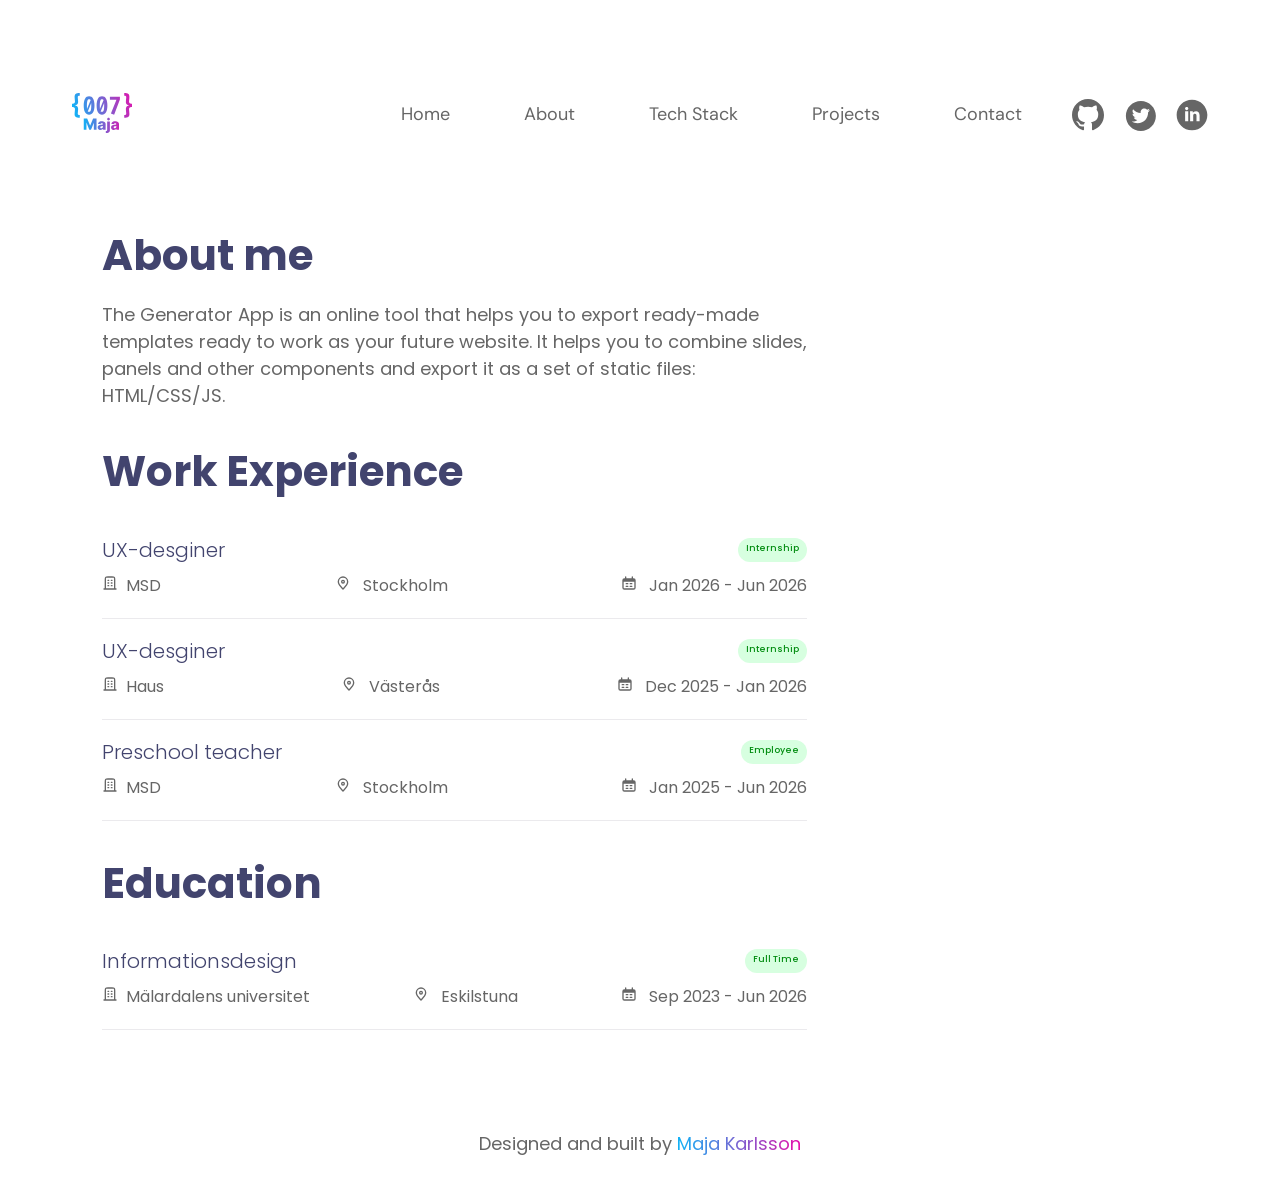
==== pages/about.html @ 384ad304 "refactor heading elements for better accesibility  and updated font size variables" ====
<!DOCTYPE html>
<html lang="en">
<head>
    <meta charset="UTF-8">
    <meta name="viewport" content="width=device-width, initial-scale=1.0">
    <link rel="preconnect" href="https://fonts.googleapis.com">
    <link rel="preconnect" href="https://fonts.gstatic.com" crossorigin>
    <link href="https://fonts.googleapis.com/css2?family=DM+Sans:ital,opsz,wght@0,9..40,100..1000;1,9..40,100..1000&family=Poppins:ital,wght@0,100;0,200;0,300;0,400;0,500;0,600;0,700;0,800;0,900;1,100;1,200;1,300;1,400;1,500;1,600;1,700;1,800;1,900&display=swap" rel="stylesheet">

    <link rel="stylesheet" href="../css/reset.css">
    <link rel="stylesheet" href="../css/base.css">
    <link rel="stylesheet" href="../css/components.css">
    <link rel="stylesheet" href="../css/about.css">
    <script src="../index.js" defer></script>
    <title>About me</title>
</head>
<body>
    <header>
        <div class="container nav-container">
            
            <div class="nav-mobile-container">
                <a href="index.html" class="logo">
                    <img src="../assets/images/logo.svg" alt="Maja, startsida">
                </a>
                <button class="nav-toggle" aria-expanded="false" aria-label="Open menu" aria-controls="main-nav" >
                    <svg class="hamburger-icon" aria-hidden="true" viewBox="0 0 24 24" fill="none"
                        xmlns="http://www.w3.org/2000/svg">
                        <path d="M20 7L4 7" stroke="currentColor" stroke-width="1.5" stroke-linecap="round" />
                        <path d="M20 12L4 12" stroke="currentColor" stroke-width="1.5" stroke-linecap="round" />
                        <path d="M20 17L4 17" stroke="currentColor" stroke-width="1.5" stroke-linecap="round" />
                    </svg>
                </button>
            </div>

                <nav class="main-nav" id="main-nav" aria-label="Main navigation">
        
                    <ul class="nav-list">
                        <li><a href="../index.html">Home</a></li>
                        <li><a href="../pages/about.html" aria-current="page">About</a></li>
                        <li><a href="../pages/tech-stack.html">Tech Stack</a></li>
                        <li><a href="../index.html#projects">Projects</a></li>
                        <li><a href="../pages/contact.html">Contact</a></li>
                    </ul>
                </nav>
            
                <ul class="social-list">
                    <li><a href="https://github.com/majakarlsson68gmailcom" target="_blank"><span class="visually-hidden">Github</span>
                            <svg class="social-icons" aria-hidden="true" viewBox="0 0 88 88" fill="currentColor" xmlns="http://www.w3.org/2000/svg">
                                <path fill-rule="evenodd" clip-rule="evenodd"
                                    d="M44 0C19.69 0 0 19.69 0 44C0 63.47 12.595 79.915 30.085 85.745C32.285 86.13 33.11 84.81 33.11 83.655C33.11 82.61 33.055 79.145 33.055 75.46C22 77.495 19.14 72.765 18.26 70.29C17.765 69.025 15.62 65.12 13.75 64.075C12.21 63.25 10.01 61.215 13.695 61.16C17.16 61.105 19.635 64.35 20.46 65.67C24.42 72.325 30.745 70.455 33.275 69.3C33.66 66.44 34.815 64.515 36.08 63.415C26.29 62.315 16.06 58.52 16.06 41.69C16.06 36.905 17.765 32.945 20.57 29.865C20.13 28.765 18.59 24.255 21.01 18.205C21.01 18.205 24.695 17.05 33.11 22.715C36.63 21.725 40.37 21.23 44.11 21.23C47.85 21.23 51.59 21.725 55.11 22.715C63.525 16.995 67.21 18.205 67.21 18.205C69.63 24.255 68.09 28.765 67.65 29.865C70.455 32.945 72.16 36.85 72.16 41.69C72.16 58.575 61.875 62.315 52.085 63.415C53.68 64.79 55.055 67.43 55.055 71.555C55.055 77.44 55 82.17 55 83.655C55 84.81 55.825 86.185 58.025 85.745C66.7597 82.796 74.3497 77.1822 79.7268 69.6937C85.1039 62.2052 87.9974 53.219 88 44C88 19.69 68.31 0 44 0Z"
                                    fill="currentColor" />
                            </svg>
                        </a>
                    </li>
                    <li><a href="https://x.com/MajaKarlssoony" target="_blank"><span class="visually-hidden">X</span><svg class="social-icons" aria-hidden="true" viewBox="0 0 32 32" fill="none"
                                xmlns="http://www.w3.org/2000/svg">
                                <path
                                    d="M16.875 1.875C8.59152 1.875 1.875 8.59152 1.875 16.875C1.875 25.1585 8.59152 31.875 16.875 31.875C25.1585 31.875 31.875 25.1585 31.875 16.875C31.875 8.59152 25.1585 1.875 16.875 1.875ZM24.0837 13.1819C24.0937 13.3393 24.0937 13.5033 24.0937 13.6641C24.0937 18.5792 20.3504 24.2411 13.51 24.2411C11.4007 24.2411 9.44531 23.6283 7.79799 22.5737C8.09933 22.6071 8.38728 22.6205 8.69531 22.6205C10.4364 22.6205 12.0368 22.0312 13.3125 21.0335C11.6786 21 10.3058 19.9286 9.83705 18.4554C10.4096 18.5391 10.9252 18.5391 11.5145 18.3884C10.6732 18.2175 9.91699 17.7605 9.37438 17.0953C8.83178 16.43 8.53623 15.5973 8.53795 14.7388V14.692C9.03013 14.9699 9.60938 15.1406 10.2154 15.1641C9.70595 14.8245 9.28814 14.3645 8.99903 13.8249C8.70993 13.2852 8.55845 12.6825 8.55804 12.0703C8.55804 11.3772 8.73884 10.7444 9.06362 10.1953C9.99744 11.3449 11.1627 12.2851 12.4837 12.9548C13.8047 13.6245 15.2518 14.0088 16.731 14.0826C16.2054 11.5547 18.0938 9.50893 20.3638 9.50893C21.4353 9.50893 22.3996 9.95759 23.0792 10.6808C23.9196 10.5234 24.7232 10.2087 25.4397 9.78683C25.1618 10.6473 24.5792 11.3739 23.8058 11.8326C24.5558 11.7522 25.279 11.5446 25.9487 11.2533C25.4431 11.9967 24.8103 12.6562 24.0837 13.1819Z"
                                    fill="currentColor" />
                            </svg></a>
                    </li>
                    <li>
                        <a href="https://www.linkedin.com/in/maja-karlsson-129566292/" target="_blank"><span class="visually-hidden">Linkedin</span><svg class="social-icons" aria-hidden="true" 
                                viewBox="0 0 30 30" fill="none" xmlns="http://www.w3.org/2000/svg">
                                <g clip-path="url(#clip0_63_102)">
                                    <path
                                        d="M15 0.599998C7.04698 0.599998 0.599976 7.047 0.599976 15C0.599976 22.953 7.04698 29.4 15 29.4C22.953 29.4 29.4 22.953 29.4 15C29.4 7.047 22.953 0.599998 15 0.599998ZM11.475 20.9685H8.55898V11.5845H11.475V20.9685ZM9.99898 10.4325C9.07798 10.4325 8.48248 9.78 8.48248 8.973C8.48248 8.1495 9.09598 7.5165 10.0365 7.5165C10.977 7.5165 11.553 8.1495 11.571 8.973C11.571 9.78 10.977 10.4325 9.99898 10.4325ZM22.125 20.9685H19.209V15.768C19.209 14.5575 18.786 13.7355 17.7315 13.7355C16.926 13.7355 16.4475 14.292 16.236 14.8275C16.158 15.018 16.1385 15.288 16.1385 15.5565V20.967H13.221V14.577C13.221 13.4055 13.1835 12.426 13.1445 11.583H15.678L15.8115 12.8865H15.87C16.254 12.2745 17.1945 11.3715 18.768 11.3715C20.6865 11.3715 22.125 12.657 22.125 15.42V20.9685Z"
                                        fill="currentColor" />
                                </g>
                                <defs>
                                    <clipPath id="clip0_63_102">
                                        <rect width="30" height="30" fill="white" />
                                    </clipPath>
                                </defs>
                            </svg>
                        </a>
                    </li>
                </ul>
        </div>
        
    </header>
    
    <main>
        <section class="section container about-me">
            <h1>About me</h1>
        <p>The Generator App is an online tool that helps you to export ready-made templates ready to work as your future website. It helps you to combine slides, panels and other components and export it as a set of static files: HTML/CSS/JS.</p>
        <h2>Work Experience</h2>
        
        <ul>
            <li>
                <div class="work-title">
                    <h3>
                        UX-desginer
                    </h3>
                    <span class="pill">Internship</span>
                </div>
                
                <div class="work-details">
                    <span><svg class="icon" viewBox="0 0 24 24" fill="none" xmlns="http://www.w3.org/2000/svg">
                        <path d="M3 21H21" stroke="currentColor" stroke-width="2" stroke-linecap="round" stroke-linejoin="round"/>
                        <path d="M19 21V15V7C19 5.11438 19 4.17157 18.4142 3.58579C17.8284 3 16.8856 3 15 3H12H9C7.11438 3 6.17157 3 5.58579 3.58579C5 4.17157 5 5.11438 5 7V15V21" stroke="currentColor" stroke-width="2" stroke-linejoin="round"/>
                        <path d="M9 8L10 8" stroke="currentColor" stroke-width="2" stroke-linecap="round" stroke-linejoin="round"/>
                        <path d="M9 12L10 12" stroke="currentColor" stroke-width="2" stroke-linecap="round" stroke-linejoin="round"/>
                        <path d="M9 16L10 16" stroke="currentColor" stroke-width="2" stroke-linecap="round" stroke-linejoin="round"/>
                        <path d="M14 8L15 8" stroke="currentColor" stroke-width="2" stroke-linecap="round" stroke-linejoin="round"/>
                        <path d="M14 12L15 12" stroke="currentColor" stroke-width="2" stroke-linecap="round" stroke-linejoin="round"/>
                        <path d="M14 16L15 16" stroke="currentColor" stroke-width="2" stroke-linecap="round" stroke-linejoin="round"/>
                        </svg>MSD</span>
                        <span>
                            <svg class="icon" viewBox="0 0 24 24" fill="none" xmlns="http://www.w3.org/2000/svg">
                                <path d="M12 21C15.5 17.4 19 14.1764 19 10.2C19 6.22355 15.866 3 12 3C8.13401 3 5 6.22355 5 10.2C5 14.1764 8.5 17.4 12 21Z" stroke="currentColor" stroke-width="2" stroke-linecap="round" stroke-linejoin="round"/>
                                <path d="M12 12C13.1046 12 14 11.1046 14 10C14 8.89543 13.1046 8 12 8C10.8954 8 10 8.89543 10 10C10 11.1046 10.8954 12 12 12Z" stroke="currentColor" stroke-width="2" stroke-linecap="round" stroke-linejoin="round"/>
                                </svg>
                                Stockholm
                        </span>
                        <span class="date">
                            <svg class="icon" viewBox="0 0 24 24" fill="none" xmlns="http://www.w3.org/2000/svg">
                                <rect x="3" y="6" width="18" height="15" rx="2" stroke="currentColor" stroke-width="2"/>
                                <path d="M3 10C3 8.11438 3 7.17157 3.58579 6.58579C4.17157 6 5.11438 6 7 6H17C18.8856 6 19.8284 6 20.4142 6.58579C21 7.17157 21 8.11438 21 10H3Z" fill="currentColor"/>
                                <path d="M7 3L7 6" stroke="currentColor" stroke-width="2" stroke-linecap="round"/>
                                <path d="M17 3L17 6" stroke="currentColor" stroke-width="2" stroke-linecap="round"/>
                                <rect x="7" y="12" width="4" height="2" rx="0.5" fill="currentColor"/>
                                <rect x="7" y="16" width="4" height="2" rx="0.5" fill="currentColor"/>
                                <rect x="13" y="12" width="4" height="2" rx="0.5" fill="currentColor"/>
                                <rect x="13" y="16" width="4" height="2" rx="0.5" fill="currentColor"/>
                                </svg>
                                Jan 2026 - Jun 2026
                        </span>
                </div>
            </li>
            <li>
                <div class="work-title">
                    <h3>
                        UX-desginer
                    </h3>
                    <span class="pill">Internship</span>
                </div>
                
                <div class="work-details">
                    <span><svg class="icon" viewBox="0 0 24 24" fill="none" xmlns="http://www.w3.org/2000/svg">
                        <path d="M3 21H21" stroke="currentColor" stroke-width="2" stroke-linecap="round" stroke-linejoin="round"/>
                        <path d="M19 21V15V7C19 5.11438 19 4.17157 18.4142 3.58579C17.8284 3 16.8856 3 15 3H12H9C7.11438 3 6.17157 3 5.58579 3.58579C5 4.17157 5 5.11438 5 7V15V21" stroke="currentColor" stroke-width="2" stroke-linejoin="round"/>
                        <path d="M9 8L10 8" stroke="currentColor" stroke-width="2" stroke-linecap="round" stroke-linejoin="round"/>
                        <path d="M9 12L10 12" stroke="currentColor" stroke-width="2" stroke-linecap="round" stroke-linejoin="round"/>
                        <path d="M9 16L10 16" stroke="currentColor" stroke-width="2" stroke-linecap="round" stroke-linejoin="round"/>
                        <path d="M14 8L15 8" stroke="currentColor" stroke-width="2" stroke-linecap="round" stroke-linejoin="round"/>
                        <path d="M14 12L15 12" stroke="currentColor" stroke-width="2" stroke-linecap="round" stroke-linejoin="round"/>
                        <path d="M14 16L15 16" stroke="currentColor" stroke-width="2" stroke-linecap="round" stroke-linejoin="round"/>
                        </svg>Haus</span>
                        <span>
                            <svg class="icon" viewBox="0 0 24 24" fill="none" xmlns="http://www.w3.org/2000/svg">
                                <path d="M12 21C15.5 17.4 19 14.1764 19 10.2C19 6.22355 15.866 3 12 3C8.13401 3 5 6.22355 5 10.2C5 14.1764 8.5 17.4 12 21Z" stroke="currentColor" stroke-width="2" stroke-linecap="round" stroke-linejoin="round"/>
                                <path d="M12 12C13.1046 12 14 11.1046 14 10C14 8.89543 13.1046 8 12 8C10.8954 8 10 8.89543 10 10C10 11.1046 10.8954 12 12 12Z" stroke="currentColor" stroke-width="2" stroke-linecap="round" stroke-linejoin="round"/>
                                </svg>
                                Västerås
                        </span>
                        <span class="date">
                            <svg class="icon" viewBox="0 0 24 24" fill="none" xmlns="http://www.w3.org/2000/svg">
                                <rect x="3" y="6" width="18" height="15" rx="2" stroke="currentColor" stroke-width="2"/>
                                <path d="M3 10C3 8.11438 3 7.17157 3.58579 6.58579C4.17157 6 5.11438 6 7 6H17C18.8856 6 19.8284 6 20.4142 6.58579C21 7.17157 21 8.11438 21 10H3Z" fill="currentColor"/>
                                <path d="M7 3L7 6" stroke="currentColor" stroke-width="2" stroke-linecap="round"/>
                                <path d="M17 3L17 6" stroke="currentColor" stroke-width="2" stroke-linecap="round"/>
                                <rect x="7" y="12" width="4" height="2" rx="0.5" fill="currentColor"/>
                                <rect x="7" y="16" width="4" height="2" rx="0.5" fill="currentColor"/>
                                <rect x="13" y="12" width="4" height="2" rx="0.5" fill="currentColor"/>
                                <rect x="13" y="16" width="4" height="2" rx="0.5" fill="currentColor"/>
                                </svg>
                                Dec 2025 - Jan 2026
                        </span>
                </div>
            </li>
            <li>
                <div class="work-title">
                    <h3>
                        Preschool teacher
                    </h3>
                    <span class="pill">Employee</span>
                </div>
                
                <div class="work-details">
                    <span><svg class="icon" viewBox="0 0 24 24" fill="none" xmlns="http://www.w3.org/2000/svg">
                        <path d="M3 21H21" stroke="currentColor" stroke-width="2" stroke-linecap="round" stroke-linejoin="round"/>
                        <path d="M19 21V15V7C19 5.11438 19 4.17157 18.4142 3.58579C17.8284 3 16.8856 3 15 3H12H9C7.11438 3 6.17157 3 5.58579 3.58579C5 4.17157 5 5.11438 5 7V15V21" stroke="currentColor" stroke-width="2" stroke-linejoin="round"/>
                        <path d="M9 8L10 8" stroke="currentColor" stroke-width="2" stroke-linecap="round" stroke-linejoin="round"/>
                        <path d="M9 12L10 12" stroke="currentColor" stroke-width="2" stroke-linecap="round" stroke-linejoin="round"/>
                        <path d="M9 16L10 16" stroke="currentColor" stroke-width="2" stroke-linecap="round" stroke-linejoin="round"/>
                        <path d="M14 8L15 8" stroke="currentColor" stroke-width="2" stroke-linecap="round" stroke-linejoin="round"/>
                        <path d="M14 12L15 12" stroke="currentColor" stroke-width="2" stroke-linecap="round" stroke-linejoin="round"/>
                        <path d="M14 16L15 16" stroke="currentColor" stroke-width="2" stroke-linecap="round" stroke-linejoin="round"/>
                        </svg>MSD</span>
                        <span>
                            <svg class="icon" viewBox="0 0 24 24" fill="none" xmlns="http://www.w3.org/2000/svg">
                                <path d="M12 21C15.5 17.4 19 14.1764 19 10.2C19 6.22355 15.866 3 12 3C8.13401 3 5 6.22355 5 10.2C5 14.1764 8.5 17.4 12 21Z" stroke="currentColor" stroke-width="2" stroke-linecap="round" stroke-linejoin="round"/>
                                <path d="M12 12C13.1046 12 14 11.1046 14 10C14 8.89543 13.1046 8 12 8C10.8954 8 10 8.89543 10 10C10 11.1046 10.8954 12 12 12Z" stroke="currentColor" stroke-width="2" stroke-linecap="round" stroke-linejoin="round"/>
                                </svg>
                                Stockholm
                        </span>
                        <span class="date">
                            <svg class="icon" viewBox="0 0 24 24" fill="none" xmlns="http://www.w3.org/2000/svg">
                                <rect x="3" y="6" width="18" height="15" rx="2" stroke="currentColor" stroke-width="2"/>
                                <path d="M3 10C3 8.11438 3 7.17157 3.58579 6.58579C4.17157 6 5.11438 6 7 6H17C18.8856 6 19.8284 6 20.4142 6.58579C21 7.17157 21 8.11438 21 10H3Z" fill="currentColor"/>
                                <path d="M7 3L7 6" stroke="currentColor" stroke-width="2" stroke-linecap="round"/>
                                <path d="M17 3L17 6" stroke="currentColor" stroke-width="2" stroke-linecap="round"/>
                                <rect x="7" y="12" width="4" height="2" rx="0.5" fill="currentColor"/>
                                <rect x="7" y="16" width="4" height="2" rx="0.5" fill="currentColor"/>
                                <rect x="13" y="12" width="4" height="2" rx="0.5" fill="currentColor"/>
                                <rect x="13" y="16" width="4" height="2" rx="0.5" fill="currentColor"/>
                                </svg>
                                Jan 2025 - Jun 2026
                        </span>
                </div>
            </li>
        </ul>

        <h2>Education</h2>
        <ul>
            <li>
                <div class="work-title">
                    <h3>
                        Informationsdesign
                    </h3>
                    <span class="pill">Full Time</span>
                </div>
                
                <div class="work-details">
                    <span><svg class="icon" viewBox="0 0 24 24" fill="none" xmlns="http://www.w3.org/2000/svg">
                        <path d="M3 21H21" stroke="currentColor" stroke-width="2" stroke-linecap="round" stroke-linejoin="round"/>
                        <path d="M19 21V15V7C19 5.11438 19 4.17157 18.4142 3.58579C17.8284 3 16.8856 3 15 3H12H9C7.11438 3 6.17157 3 5.58579 3.58579C5 4.17157 5 5.11438 5 7V15V21" stroke="currentColor" stroke-width="2" stroke-linejoin="round"/>
                        <path d="M9 8L10 8" stroke="currentColor" stroke-width="2" stroke-linecap="round" stroke-linejoin="round"/>
                        <path d="M9 12L10 12" stroke="currentColor" stroke-width="2" stroke-linecap="round" stroke-linejoin="round"/>
                        <path d="M9 16L10 16" stroke="currentColor" stroke-width="2" stroke-linecap="round" stroke-linejoin="round"/>
                        <path d="M14 8L15 8" stroke="currentColor" stroke-width="2" stroke-linecap="round" stroke-linejoin="round"/>
                        <path d="M14 12L15 12" stroke="currentColor" stroke-width="2" stroke-linecap="round" stroke-linejoin="round"/>
                        <path d="M14 16L15 16" stroke="currentColor" stroke-width="2" stroke-linecap="round" stroke-linejoin="round"/>
                        </svg>Mälardalens universitet</span>
                        <span>
                            <svg class="icon" viewBox="0 0 24 24" fill="none" xmlns="http://www.w3.org/2000/svg">
                                <path d="M12 21C15.5 17.4 19 14.1764 19 10.2C19 6.22355 15.866 3 12 3C8.13401 3 5 6.22355 5 10.2C5 14.1764 8.5 17.4 12 21Z" stroke="currentColor" stroke-width="2" stroke-linecap="round" stroke-linejoin="round"/>
                                <path d="M12 12C13.1046 12 14 11.1046 14 10C14 8.89543 13.1046 8 12 8C10.8954 8 10 8.89543 10 10C10 11.1046 10.8954 12 12 12Z" stroke="currentColor" stroke-width="2" stroke-linecap="round" stroke-linejoin="round"/>
                                </svg>
                                Eskilstuna
                        </span>

                        <span class="date">
                            <svg class="icon" viewBox="0 0 24 24" fill="none" xmlns="http://www.w3.org/2000/svg">
                                <rect x="3" y="6" width="18" height="15" rx="2" stroke="currentColor" stroke-width="2"/>
                                <path d="M3 10C3 8.11438 3 7.17157 3.58579 6.58579C4.17157 6 5.11438 6 7 6H17C18.8856 6 19.8284 6 20.4142 6.58579C21 7.17157 21 8.11438 21 10H3Z" fill="currentColor"/>
                                <path d="M7 3L7 6" stroke="currentColor" stroke-width="2" stroke-linecap="round"/>
                                <path d="M17 3L17 6" stroke="currentColor" stroke-width="2" stroke-linecap="round"/>
                                <rect x="7" y="12" width="4" height="2" rx="0.5" fill="currentColor"/>
                                <rect x="7" y="16" width="4" height="2" rx="0.5" fill="currentColor"/>
                                <rect x="13" y="12" width="4" height="2" rx="0.5" fill="currentColor"/>
                                <rect x="13" y="16" width="4" height="2" rx="0.5" fill="currentColor"/>
                                </svg>
                                Sep 2023 - Jun 2026
                        </span>
                </div>
            </li>
        </ul>
        </section>
        
    </main>
    <footer>
        Designed and built by <span class="name-heading">Maja Karlsson</span>
    </footer>
</body>
</html>
---- css/base.css ----
/* Variabler */
  :root {
    /* Färger */
    --color-heading: #42446E;
    --color-text: #666;
    --color-text-muted: #a7a7a7;
    --color-text-strong: #000;
    --color-text-content: #666666;
    --color-border: #EBEAED;

    /* Hover & interactios */
    --color-text-hover: #343434;

    --color-bg: #fff;
    --color-surface: #fff;

    --color-primary: linear-gradient(to right, #13b0f5 2%, #e70faa 100%);

    --shadow-card: 2px 2px 100px 0 rgba(0, 0, 0, 0.20);

    --color-badge-bg: #D7FFe0;
    --color-badge-text: #018c0f;

    /* Typsnitt */
    --font-family-poppins: "Poppins", sans-serif;
    --font-family-dm-sans: "DM Sans", sans-serif;

    --font-heading: var(--font-family-poppins);
    --font-body: var(--font-family-poppins);
    --font-nav: var(--font-family-dm-sans);

    /* Text storlekar */
    --font-size-100: 0.563rem; 
    --font-size-200: 0.75rem;
    --font-size-300: 1rem;
    --font-size-400: 1.125rem;
    --font-size-500: 1.25rem;
    --font-size-600: 1.5rem;
    --font-size-700: 2.625rem;
    --font-size-800: 3.625rem;
    /* Roll */
    --font-size-label: var(--font-size-100);
    --font-size-small: var(--font-size-200);
    --font-size-body: var(--font-size-300);
    --font-size-heading-sm: var(--font-size-400);
    --font-size-heading-md: var(--font-size-500);
    --font-size-heading-lg: var(--font-size-600);
    --font-size-display: var(--font-size-600);

    /* Spacing */
    --space-1: 0.5rem; /* 8px */
    --space-2: 0.75rem; /* 12pxpx */
    --space-3: 1rem; /* 16px */
    --space-4: 1.25rem; /* 20px */
    --space-5: 2rem; /* 32px */
    --space-6: 2.375rem; /* 38px */
    --space-7: 3.875rem; /* 62px */
    /* Roll */
    --section-space-block: var(--space-5);
    --section-space-inline: var(--space-4);
  }

  /* Generella regler */
  body {
    font-family: var(--font-body);
    font-size: var(--font-size-body);
    color: var(--color-text);

    min-height: 100dvh;
    display: flex;
    flex-direction: column;
  }
  main {
    flex: 1;
  }

  h1, h2, h3, h4 {
    font-family: var(--font-heading);
    color: var(--color-heading);
    line-height: 1.2;
  }

  h1, h2 {
    font-size: var(--font-size-heading-lg);
    margin-bottom: var(--space-4);
  }

  h3 {
    font-size: var(--font-size-heading-md);
  }

  h4 {
    font-size: var(--font-size-heading-sm);
  }



  /* h1 {
    font-size: var(--font-size-heading-1);
    margin-bottom: var(--space-4);
  }
  h2 {
    font-size: var(--font-size-heading-2);
    margin-bottom: var(--space-4);
  }
  h3 {
    font-size: var(--font-size-heading-3);
  }
  h4 {
    font-size: var(--font-size-heading-4);
    font-weight: 300;
  }  */

  a {
    color: inherit;
  }

  :focus-visible {
    outline: 2px solid var(--color-heading);
    outline-offset: 3px;
  }

  * + h2 {
    margin-top: var(--space-6);
  }

  h3:has(+ *) {
    margin-bottom: var(--space-6);
  }

  /* Layout-styling */ /* Utility classes */

.container {
  width: 100%;
  max-width: 1200px;
  margin-inline: auto;
}

.section {
  padding-block: var(--section-space-block);
  padding-inline: var(--section-space-inline);
}
.visually-hidden {
  border: 0;
  clip-path: inset(50%);
  height: 1px;
  margin: 0;
  overflow: hidden;
  position: absolute;
  white-space: nowrap;
  width: 1px;
}

.name-heading {
  background-image: var(--color-primary);
  background-clip: text;
  color: transparent;
}


/* Desktop */

@media (min-width: 60em) {
  :root {
    --font-size-small: var(--font-size-300);
    --font-size-body: var(--font-size-400);
    --font-size-heading-sm: var(--font-size-500);
    --font-size-heading-md: var(--font-size-500);
    --font-size-heading-lg: var(--font-size-700);
    --font-size-display: var(--font-size-800);

    --section-space-inline: var(--space-7);
    --section-space-block: var(--space-7);
  }

  .fs-small {
    font-size: var(--font-size-300);
  }
}



/* Darkmode */
:root[data-theme="dark"] {

    color-scheme: dark;

    --color-bg: #191919;
    --color-surface: #363636;
    --color-heading: #CCCCCC;
    --color-text: #a7a7a7;
    --color-text-content: #CCCCCC; /* I projekt korten */
    --color-text-strong: #fff;
}
---- css/components.css ----
/* Navigationsbar */
 .nav-container {
    display: flex;
    flex-direction: column;
    align-items: center;
    
    padding: var( --space-5);
    
    .logo {
        min-width: 42px;
        max-width: 60px;
    }
}



/* Mobil */
 .nav-mobile-container {
    display: flex;
    justify-content: space-between;
    align-items: center;
    width: 100%;
}

.nav-toggle {
    width: 32px;
    height: 32px;
    border: none;
    background-color: transparent;
    cursor: pointer;
}

.nav-list, .social-list {
    display: none;
    width: 100%;
    list-style: none;
    a:hover {
        color: var(--color-text-hover);
    }
}

.nav-list {
    font-family: var(--font-nav);
    flex-direction: column;
    margin-top: var(--space-4);
    & > * {
        text-align: center;
        padding: 0.5em 1em;
    }

    a {
        text-decoration: none;
        white-space: nowrap;
    }
}


.social-list {
    margin-top: var(--space-6);
    justify-content: space-around;
}

.social-icons {
    min-width: 28px;
    min-height: 28px;
    max-width: 32px;
    max-height: 32px;
}

/* Öppna/stänga menyn */

.nav-container.is-open .nav-list,
.nav-container.is-open .social-list {
    display: flex;
}

/* Desktop */



@media (min-width: 56rem){

    .nav-list, .social-list {
        display: flex;
    }

    .nav-mobile-container{
        width: fit-content;
    }
    .nav-container {
        flex-direction: row;
        margin-top: calc(var(--space-4) * 3);
        align-items: center;
    }

    .nav-toggle {
        display: none;
    }

    .nav-list {
        align-items: center;
        flex-direction: row;
        width: fit-content;
        /* Kanske testa clamp() */
        gap: var(--space-6);
        margin: 0;
    }

    .social-list {
        align-items: center;
        gap: var(--space-4);
        width: fit-content;
        margin: 0;
    }

    .social-icons {
        width: 100%;
        max-width: 32px;
        max-height: 32px;
        aspect-ratio: 1 / 1;
    }

    .main-nav {
    margin-left: auto;
    margin-right: var(--space-5);
}
}

footer {
    padding-block: var(--space-6);
    text-align: center;
}
---- css/about.css ----
.about-me {
    p {
        max-width: 65ch;
}
}

.about-me ul {
    max-width: 705px;
    li {
        list-style: none;
        border-bottom: 1px solid var(--color-border);
        padding-block: var(--space-4);
    }
}

.work-title {
    display: flex;
    justify-content: space-between;
    margin-bottom: var(--space-2);
    h3 {
        font-weight: 300;
        margin-bottom: 0;
    }
}

.pill {
    font-size: var(--font-size-label);
    font-weight: 500;
    background-color: var(--color-badge-bg);
    color: var(--color-badge-text);
    padding: 4px 8px;
    border-radius: 50px;
}

.work-details {
    font-size: var(--font-size-small);
    display: grid;
    grid-template-columns: 1fr auto;
    .date {
        grid-column: 2;
        grid-row: 1;
    }
}

.icon {
    width: 16px;
    display: inline;
    margin-right: var(--space-1);
}

@media (min-width: 50em) {
    .work-details {
        display: flex;
        justify-content: space-between;
    }
}
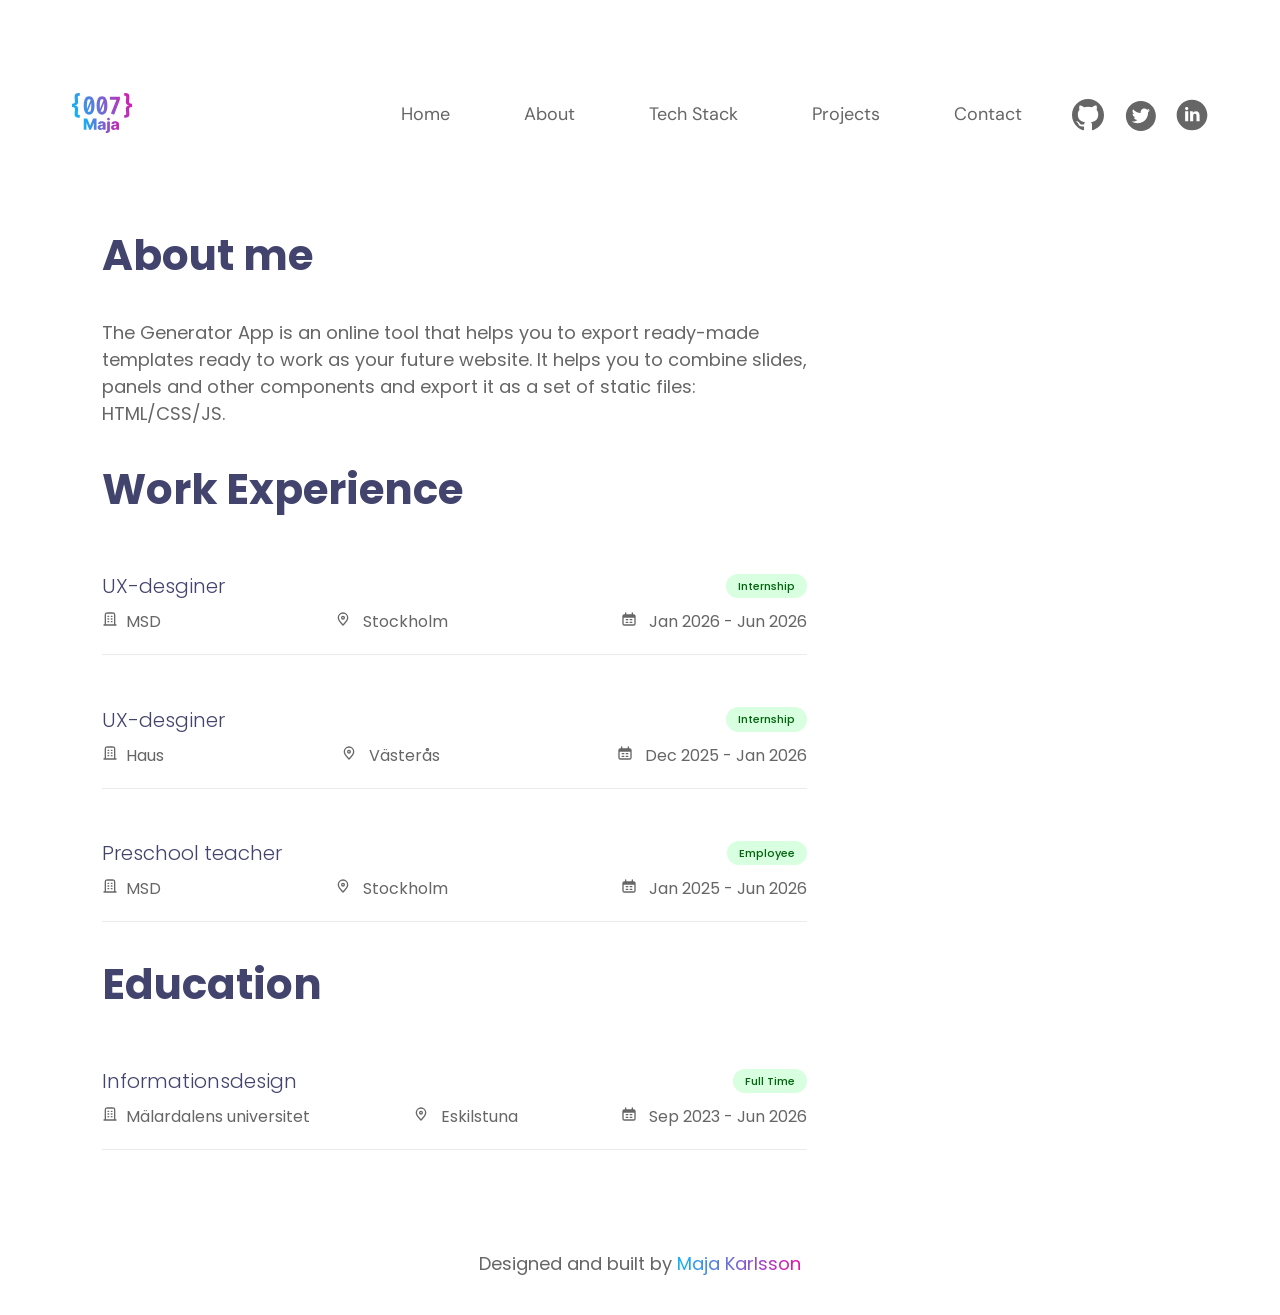
==== commit d5b25d6d: "update navbar on all pages to match index.html, add footer to contact.html" ====
--- a/pages/about.html
+++ b/pages/about.html
@@ -19,16 +19,17 @@
         <div class="container nav-container">
             
             <div class="nav-mobile-container">
-                <a href="index.html" class="logo">
+                <a href="../index.html" class="logo">
                     <img src="../assets/images/logo.svg" alt="Maja, startsida">
                 </a>
-                <button class="nav-toggle" aria-expanded="false" aria-label="Open menu" aria-controls="main-nav" >
+                <button class="nav-toggle" aria-expanded="false" aria-controls="main-nav" >
                     <svg class="hamburger-icon" aria-hidden="true" viewBox="0 0 24 24" fill="none"
                         xmlns="http://www.w3.org/2000/svg">
                         <path d="M20 7L4 7" stroke="currentColor" stroke-width="1.5" stroke-linecap="round" />
                         <path d="M20 12L4 12" stroke="currentColor" stroke-width="1.5" stroke-linecap="round" />
                         <path d="M20 17L4 17" stroke="currentColor" stroke-width="1.5" stroke-linecap="round" />
                     </svg>
+                    <span class="visually-hidden">Meny</span>
                 </button>
             </div>
 
--- a/css/base.css
+++ b/css/base.css
@@ -20,7 +20,7 @@
     --shadow-card: 2px 2px 100px 0 rgba(0, 0, 0, 0.20);
 
     --color-badge-bg: #D7FFe0;
-    --color-badge-text: #018c0f;
+    --color-badge-text: #02640c;
 
     /* Typsnitt */
     --font-family-poppins: "Poppins", sans-serif;
@@ -31,7 +31,7 @@
     --font-nav: var(--font-family-dm-sans);
 
     /* Text storlekar */
-    --font-size-100: 0.563rem; 
+    --font-size-100: 0.688rem; 
     --font-size-200: 0.75rem;
     --font-size-300: 1rem;
     --font-size-400: 1.125rem;
@@ -46,7 +46,7 @@
     --font-size-heading-sm: var(--font-size-400);
     --font-size-heading-md: var(--font-size-500);
     --font-size-heading-lg: var(--font-size-600);
-    --font-size-display: var(--font-size-600);
+    --font-size-display: clamp(1.5rem, 0.5rem + 4vw, 3.625rem);
 
     /* Spacing */
     --space-1: 0.5rem; /* 8px */
@@ -63,9 +63,11 @@
 
   /* Generella regler */
   body {
+    background-color: var(--color-bg);
     font-family: var(--font-body);
     font-size: var(--font-size-body);
     color: var(--color-text);
+    line-height: 1.5;
 
     min-height: 100dvh;
     display: flex;
@@ -83,7 +85,7 @@
 
   h1, h2 {
     font-size: var(--font-size-heading-lg);
-    margin-bottom: var(--space-4);
+    margin-bottom: var(--space-6);
   }
 
   h3 {
@@ -94,26 +96,12 @@
     font-size: var(--font-size-heading-sm);
   }
 
-
-
-  /* h1 {
-    font-size: var(--font-size-heading-1);
-    margin-bottom: var(--space-4);
-  }
-  h2 {
-    font-size: var(--font-size-heading-2);
-    margin-bottom: var(--space-4);
-  }
-  h3 {
-    font-size: var(--font-size-heading-3);
-  }
-  h4 {
-    font-size: var(--font-size-heading-4);
-    font-weight: 300;
-  }  */
-
   a {
     color: inherit;
+  }
+
+  p {
+    max-width: 65ch;
   }
 
   :focus-visible {
@@ -168,7 +156,6 @@
     --font-size-heading-sm: var(--font-size-500);
     --font-size-heading-md: var(--font-size-500);
     --font-size-heading-lg: var(--font-size-700);
-    --font-size-display: var(--font-size-800);
 
     --section-space-inline: var(--space-7);
     --section-space-block: var(--space-7);
@@ -180,8 +167,6 @@
 }
 
 
-
-/* Darkmode */
 :root[data-theme="dark"] {
 
     color-scheme: dark;
@@ -192,10 +177,32 @@
     --color-text: #a7a7a7;
     --color-text-content: #CCCCCC; /* I projekt korten */
     --color-text-strong: #fff;
-}
-
-
-
-
-
-
+    --color-text-hover: #fbfbfb;
+}
+:root[data-theme="dark"] .icon-invert {
+  filter: invert(0.8);
+}
+
+/* Darkmode */
+@media (prefers-color-scheme: dark){
+:root {
+  color-scheme: dark;
+
+  --color-bg: #191919;
+  --color-surface: #363636;
+  --color-heading: #CCCCCC;
+  --color-text: #a7a7a7;
+  --color-text-content: #CCCCCC; /* I projekt korten */
+  --color-text-strong: #fff;
+
+  --color-text-hover: #fffdfd;
+}
+.icon-invert {
+  filter: invert(0.8);
+}
+}
+
+
+
+
+
--- a/css/components.css
+++ b/css/components.css
@@ -1,5 +1,13 @@
 
 /* Navigationsbar */
+
+header {
+    position: sticky;
+    top: 0;
+    z-index: 10;
+    background-color: var(--color-bg);
+}
+
  .nav-container {
     display: flex;
     flex-direction: column;
@@ -35,7 +43,7 @@
     display: none;
     width: 100%;
     list-style: none;
-    a:hover {
+    a:hover, a:focus-visible {
         color: var(--color-text-hover);
     }
 }
@@ -70,9 +78,24 @@
 
 /* Öppna/stänga menyn */
 
+/* .nav-list, .social-list {
+    opacity: 0;
+    translate: 0 -0.5rem;
+    transition: opacity 0.25s, translate 0.25s, display 0.25s allow-discrete;
+} */
+
 .nav-container.is-open .nav-list,
 .nav-container.is-open .social-list {
     display: flex;
+}
+
+.hamburger-icon path {
+    transform-origin: center;
+    transition: transform 0.25s, opacity 0.25s;
+}
+
+.nav.nav-toggle[aria-expanded="true"] path:nth-child(1) {
+    transform: rotate(45deg) translateY(5px);
 }
 
 /* Desktop */
@@ -125,6 +148,9 @@
     margin-left: auto;
     margin-right: var(--space-5);
 }
+
+
+
 }
 
 footer {
--- a/css/about.css
+++ b/css/about.css
@@ -1,13 +1,8 @@
-
-.about-me {
-    p {
-        max-width: 65ch;
-}
-}
 
 .about-me ul {
     max-width: 705px;
     li {
+        margin-top: var(--space-5);
         list-style: none;
         border-bottom: 1px solid var(--color-border);
         padding-block: var(--space-4);
@@ -17,6 +12,7 @@
 .work-title {
     display: flex;
     justify-content: space-between;
+    align-items: center;
     margin-bottom: var(--space-2);
     h3 {
         font-weight: 300;
@@ -29,7 +25,7 @@
     font-weight: 500;
     background-color: var(--color-badge-bg);
     color: var(--color-badge-text);
-    padding: 4px 8px;
+    padding: 4px 12px;
     border-radius: 50px;
 }
 
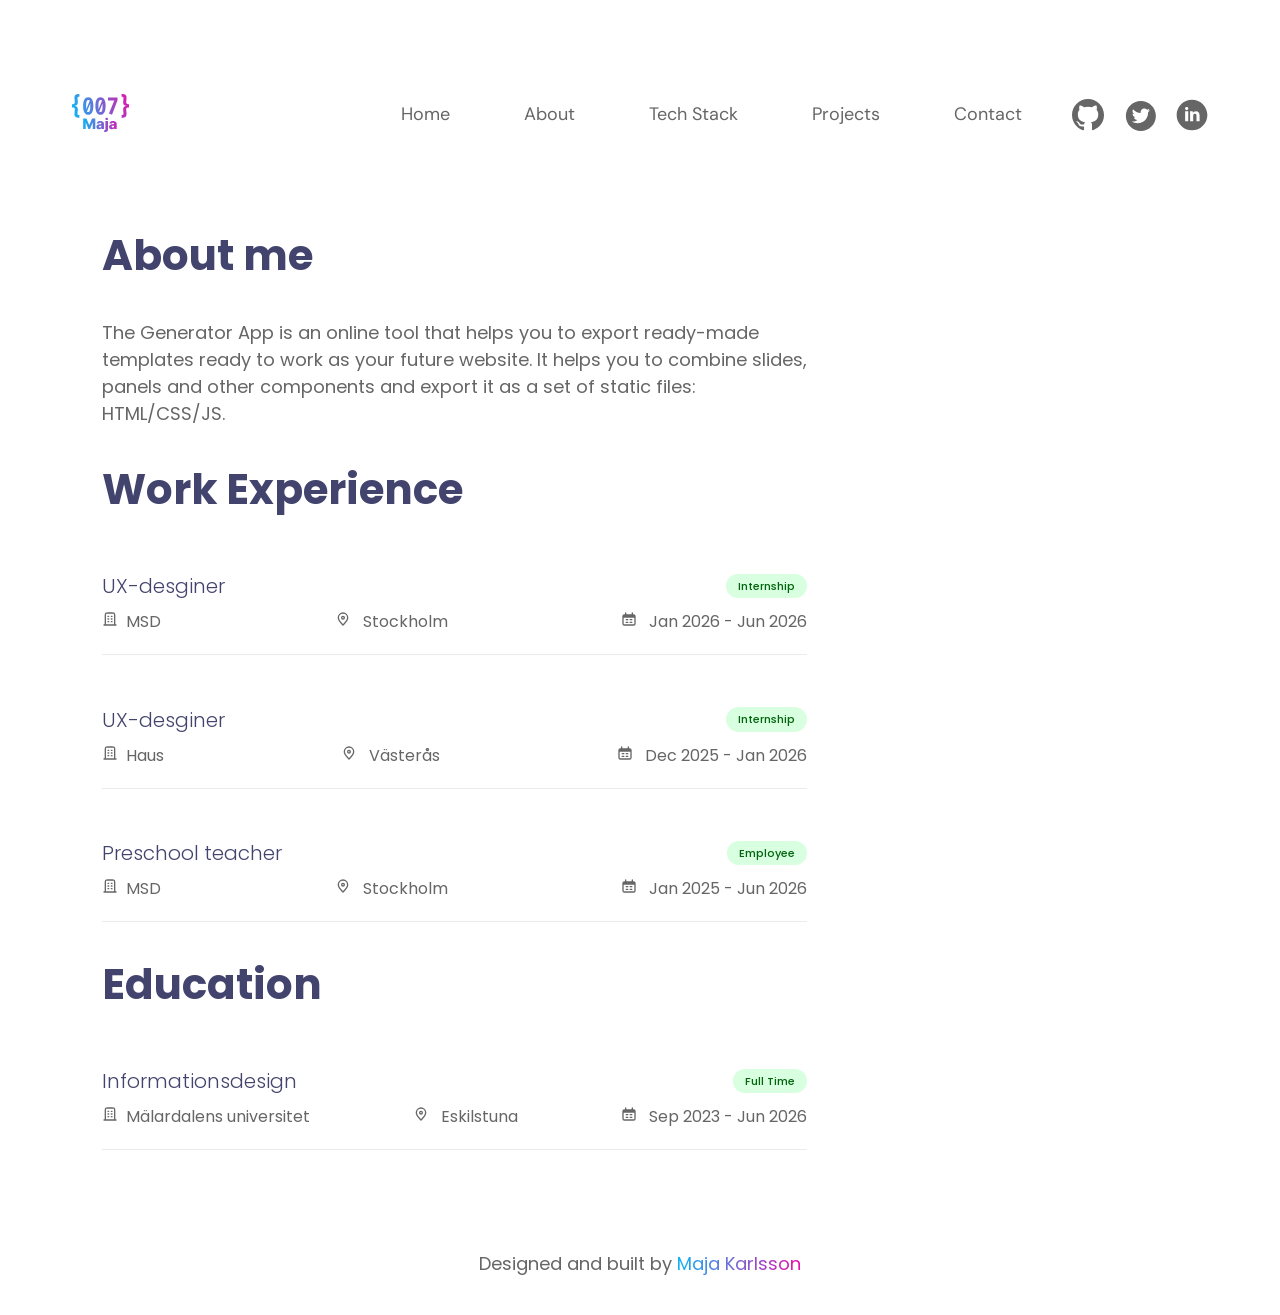
==== commit ce73fd06: "navigation overlay to remove jumpning content underneath" ====
--- a/pages/about.html
+++ b/pages/about.html
@@ -3,6 +3,9 @@
 <head>
     <meta charset="UTF-8">
     <meta name="viewport" content="width=device-width, initial-scale=1.0">
+
+    <link rel="icon" href="../assets/images/logo.svg" type="image/svg+xml">
+
     <link rel="preconnect" href="https://fonts.googleapis.com">
     <link rel="preconnect" href="https://fonts.gstatic.com" crossorigin>
     <link href="https://fonts.googleapis.com/css2?family=DM+Sans:ital,opsz,wght@0,9..40,100..1000;1,9..40,100..1000&family=Poppins:ital,wght@0,100;0,200;0,300;0,400;0,500;0,600;0,700;0,800;0,900;1,100;1,200;1,300;1,400;1,500;1,600;1,700;1,800;1,900&display=swap" rel="stylesheet">
@@ -20,27 +23,28 @@
             
             <div class="nav-mobile-container">
                 <a href="../index.html" class="logo">
-                    <img src="../assets/images/logo.svg" alt="Maja, startsida">
+                    <img src="../assets/images/logo.svg" alt="Maja, homepage">
                 </a>
-                <button class="nav-toggle" aria-expanded="false" aria-controls="main-nav" >
+                <button class="nav-toggle" aria-expanded="false" aria-controls="nav-menu" >
                     <svg class="hamburger-icon" aria-hidden="true" viewBox="0 0 24 24" fill="none"
                         xmlns="http://www.w3.org/2000/svg">
                         <path d="M20 7L4 7" stroke="currentColor" stroke-width="1.5" stroke-linecap="round" />
                         <path d="M20 12L4 12" stroke="currentColor" stroke-width="1.5" stroke-linecap="round" />
                         <path d="M20 17L4 17" stroke="currentColor" stroke-width="1.5" stroke-linecap="round" />
                     </svg>
-                    <span class="visually-hidden">Meny</span>
+                    <span class="visually-hidden">Menu</span>
                 </button>
             </div>
 
+            <div class="nav-menu" id="nav-menu">
                 <nav class="main-nav" id="main-nav" aria-label="Main navigation">
         
                     <ul class="nav-list">
                         <li><a href="../index.html">Home</a></li>
-                        <li><a href="../pages/about.html" aria-current="page">About</a></li>
-                        <li><a href="../pages/tech-stack.html">Tech Stack</a></li>
+                        <li><a href="about.html" aria-current="page">About</a></li>
+                        <li><a href="tech-stack.html">Tech Stack</a></li>
                         <li><a href="../index.html#projects">Projects</a></li>
-                        <li><a href="../pages/contact.html">Contact</a></li>
+                        <li><a href="contact.html">Contact</a></li>
                     </ul>
                 </nav>
             
@@ -77,6 +81,8 @@
                         </a>
                     </li>
                 </ul>
+            </div>
+               
         </div>
         
     </header>
--- a/css/base.css
+++ b/css/base.css
@@ -40,6 +40,7 @@
     --font-size-700: 2.625rem;
     --font-size-800: 3.625rem;
     /* Roll */
+
     --font-size-label: var(--font-size-100);
     --font-size-small: var(--font-size-200);
     --font-size-body: var(--font-size-300);
@@ -67,9 +68,7 @@
     font-family: var(--font-body);
     font-size: var(--font-size-body);
     color: var(--color-text);
-    line-height: 1.5;
-
-    min-height: 100dvh;
+   
     display: flex;
     flex-direction: column;
   }
@@ -140,16 +139,14 @@
   width: 1px;
 }
 
-.name-heading {
-  background-image: var(--color-primary);
-  background-clip: text;
-  color: transparent;
+.fs-small {
+  font-size: var(--font-size-body);
 }
 
 
 /* Desktop */
 
-@media (min-width: 60em) {
+@media (min-width: 56rem) {
   :root {
     --font-size-small: var(--font-size-300);
     --font-size-body: var(--font-size-400);
@@ -166,7 +163,7 @@
   }
 }
 
-
+/*
 :root[data-theme="dark"] {
 
     color-scheme: dark;
@@ -176,12 +173,13 @@
     --color-heading: #CCCCCC;
     --color-text: #a7a7a7;
     --color-text-content: #CCCCCC; /* I projekt korten */
+    /*
     --color-text-strong: #fff;
     --color-text-hover: #fbfbfb;
 }
 :root[data-theme="dark"] .icon-invert {
   filter: invert(0.8);
-}
+} */
 
 /* Darkmode */
 @media (prefers-color-scheme: dark){
@@ -193,6 +191,7 @@
   --color-heading: #CCCCCC;
   --color-text: #a7a7a7;
   --color-text-content: #CCCCCC; /* I projekt korten */
+  
   --color-text-strong: #fff;
 
   --color-text-hover: #fffdfd;
@@ -202,7 +201,9 @@
 }
 }
 
-
-
-
-
+ 
+
+
+
+
+
--- a/css/components.css
+++ b/css/components.css
@@ -78,31 +78,57 @@
 
 /* Öppna/stänga menyn */
 
-/* .nav-list, .social-list {
-    opacity: 0;
-    translate: 0 -0.5rem;
-    transition: opacity 0.25s, translate 0.25s, display 0.25s allow-discrete;
-} */
-
 .nav-container.is-open .nav-list,
 .nav-container.is-open .social-list {
     display: flex;
+    padding-bottom: 1rem;
 }
 
+.nav-menu {
+    position: absolute;
+    top: 100%;
+    left: 0;
+    right: 0;
+    background-color: var(--color-bg);
+}
+
+/* Animation av hamburger-icon */
 .hamburger-icon path {
     transform-origin: center;
     transition: transform 0.25s, opacity 0.25s;
 }
 
-.nav.nav-toggle[aria-expanded="true"] path:nth-child(1) {
+.nav-toggle[aria-expanded="true"] path:nth-child(1) {
     transform: rotate(45deg) translateY(5px);
+}
+.nav-toggle[aria-expanded="true"] path:nth-child(2) {
+    opacity: 0;
+}
+.nav-toggle[aria-expanded="true"] path:nth-child(3) {
+    transform: rotate(-45deg) translateY(-5px);
+}
+
+/* Delade klasser */
+.name-heading {
+    background-image: var(--color-primary);
+    background-clip: text;
+    color: transparent;
+  }
+
+  .icon {
+    width: 16px;
+    display: inline;
+    margin-right: var(--space-1);
 }
 
 /* Desktop */
 
-
-
 @media (min-width: 56rem){
+    .nav-menu {
+        width: 100%;
+        position: static;
+        display: flex;
+    }
 
     .nav-list, .social-list {
         display: flex;
--- a/css/about.css
+++ b/css/about.css
@@ -39,13 +39,9 @@
     }
 }
 
-.icon {
-    width: 16px;
-    display: inline;
-    margin-right: var(--space-1);
-}
 
-@media (min-width: 50em) {
+
+@media (min-width: 56rem) {
     .work-details {
         display: flex;
         justify-content: space-between;
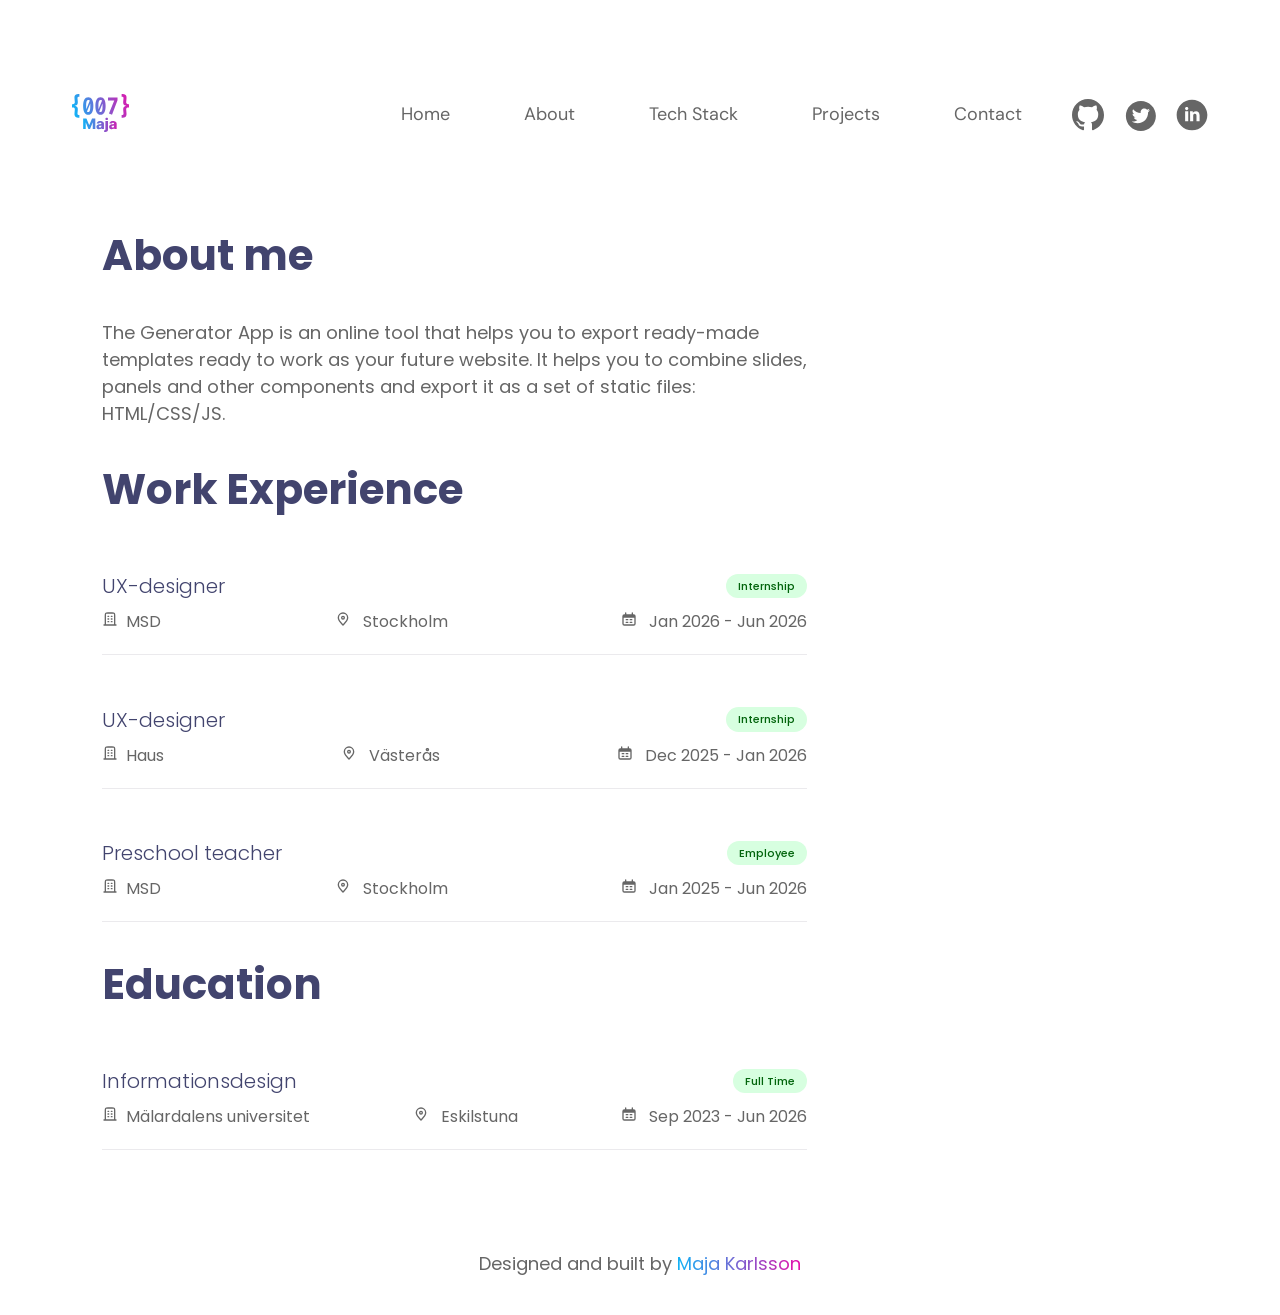
==== commit 621f4852: "Compress and resize image for faster loading" ====
--- a/pages/about.html
+++ b/pages/about.html
@@ -48,7 +48,7 @@
                     </ul>
                 </nav>
             
-                <ul class="social-list">
+                <ul class="social-list" role="list">
                     <li><a href="https://github.com/majakarlsson68gmailcom" target="_blank"><span class="visually-hidden">Github</span>
                             <svg class="social-icons" aria-hidden="true" viewBox="0 0 88 88" fill="currentColor" xmlns="http://www.w3.org/2000/svg">
                                 <path fill-rule="evenodd" clip-rule="evenodd"
@@ -93,17 +93,17 @@
         <p>The Generator App is an online tool that helps you to export ready-made templates ready to work as your future website. It helps you to combine slides, panels and other components and export it as a set of static files: HTML/CSS/JS.</p>
         <h2>Work Experience</h2>
         
-        <ul>
-            <li>
-                <div class="work-title">
-                    <h3>
-                        UX-desginer
+        <ul role="list">
+            <li>
+                <div class="work-title">
+                    <h3>
+                        UX-designer
                     </h3>
                     <span class="pill">Internship</span>
                 </div>
                 
                 <div class="work-details">
-                    <span><svg class="icon" viewBox="0 0 24 24" fill="none" xmlns="http://www.w3.org/2000/svg">
+                    <span><svg class="icon" aria-hidden="true" viewBox="0 0 24 24" fill="none" xmlns="http://www.w3.org/2000/svg">
                         <path d="M3 21H21" stroke="currentColor" stroke-width="2" stroke-linecap="round" stroke-linejoin="round"/>
                         <path d="M19 21V15V7C19 5.11438 19 4.17157 18.4142 3.58579C17.8284 3 16.8856 3 15 3H12H9C7.11438 3 6.17157 3 5.58579 3.58579C5 4.17157 5 5.11438 5 7V15V21" stroke="currentColor" stroke-width="2" stroke-linejoin="round"/>
                         <path d="M9 8L10 8" stroke="currentColor" stroke-width="2" stroke-linecap="round" stroke-linejoin="round"/>
@@ -114,14 +114,14 @@
                         <path d="M14 16L15 16" stroke="currentColor" stroke-width="2" stroke-linecap="round" stroke-linejoin="round"/>
                         </svg>MSD</span>
                         <span>
-                            <svg class="icon" viewBox="0 0 24 24" fill="none" xmlns="http://www.w3.org/2000/svg">
+                            <svg class="icon" aria-hidden="true" viewBox="0 0 24 24" fill="none" xmlns="http://www.w3.org/2000/svg">
                                 <path d="M12 21C15.5 17.4 19 14.1764 19 10.2C19 6.22355 15.866 3 12 3C8.13401 3 5 6.22355 5 10.2C5 14.1764 8.5 17.4 12 21Z" stroke="currentColor" stroke-width="2" stroke-linecap="round" stroke-linejoin="round"/>
                                 <path d="M12 12C13.1046 12 14 11.1046 14 10C14 8.89543 13.1046 8 12 8C10.8954 8 10 8.89543 10 10C10 11.1046 10.8954 12 12 12Z" stroke="currentColor" stroke-width="2" stroke-linecap="round" stroke-linejoin="round"/>
                                 </svg>
                                 Stockholm
                         </span>
                         <span class="date">
-                            <svg class="icon" viewBox="0 0 24 24" fill="none" xmlns="http://www.w3.org/2000/svg">
+                            <svg class="icon" aria-hidden="true" viewBox="0 0 24 24" fill="none" xmlns="http://www.w3.org/2000/svg">
                                 <rect x="3" y="6" width="18" height="15" rx="2" stroke="currentColor" stroke-width="2"/>
                                 <path d="M3 10C3 8.11438 3 7.17157 3.58579 6.58579C4.17157 6 5.11438 6 7 6H17C18.8856 6 19.8284 6 20.4142 6.58579C21 7.17157 21 8.11438 21 10H3Z" fill="currentColor"/>
                                 <path d="M7 3L7 6" stroke="currentColor" stroke-width="2" stroke-linecap="round"/>
@@ -138,13 +138,13 @@
             <li>
                 <div class="work-title">
                     <h3>
-                        UX-desginer
+                        UX-designer
                     </h3>
                     <span class="pill">Internship</span>
                 </div>
                 
                 <div class="work-details">
-                    <span><svg class="icon" viewBox="0 0 24 24" fill="none" xmlns="http://www.w3.org/2000/svg">
+                    <span><svg class="icon" aria-hidden="true" viewBox="0 0 24 24" fill="none" xmlns="http://www.w3.org/2000/svg">
                         <path d="M3 21H21" stroke="currentColor" stroke-width="2" stroke-linecap="round" stroke-linejoin="round"/>
                         <path d="M19 21V15V7C19 5.11438 19 4.17157 18.4142 3.58579C17.8284 3 16.8856 3 15 3H12H9C7.11438 3 6.17157 3 5.58579 3.58579C5 4.17157 5 5.11438 5 7V15V21" stroke="currentColor" stroke-width="2" stroke-linejoin="round"/>
                         <path d="M9 8L10 8" stroke="currentColor" stroke-width="2" stroke-linecap="round" stroke-linejoin="round"/>
@@ -155,14 +155,14 @@
                         <path d="M14 16L15 16" stroke="currentColor" stroke-width="2" stroke-linecap="round" stroke-linejoin="round"/>
                         </svg>Haus</span>
                         <span>
-                            <svg class="icon" viewBox="0 0 24 24" fill="none" xmlns="http://www.w3.org/2000/svg">
+                            <svg class="icon" aria-hidden="true" viewBox="0 0 24 24" fill="none" xmlns="http://www.w3.org/2000/svg">
                                 <path d="M12 21C15.5 17.4 19 14.1764 19 10.2C19 6.22355 15.866 3 12 3C8.13401 3 5 6.22355 5 10.2C5 14.1764 8.5 17.4 12 21Z" stroke="currentColor" stroke-width="2" stroke-linecap="round" stroke-linejoin="round"/>
                                 <path d="M12 12C13.1046 12 14 11.1046 14 10C14 8.89543 13.1046 8 12 8C10.8954 8 10 8.89543 10 10C10 11.1046 10.8954 12 12 12Z" stroke="currentColor" stroke-width="2" stroke-linecap="round" stroke-linejoin="round"/>
                                 </svg>
                                 Västerås
                         </span>
                         <span class="date">
-                            <svg class="icon" viewBox="0 0 24 24" fill="none" xmlns="http://www.w3.org/2000/svg">
+                            <svg class="icon" aria-hidden="true" viewBox="0 0 24 24" fill="none" xmlns="http://www.w3.org/2000/svg">
                                 <rect x="3" y="6" width="18" height="15" rx="2" stroke="currentColor" stroke-width="2"/>
                                 <path d="M3 10C3 8.11438 3 7.17157 3.58579 6.58579C4.17157 6 5.11438 6 7 6H17C18.8856 6 19.8284 6 20.4142 6.58579C21 7.17157 21 8.11438 21 10H3Z" fill="currentColor"/>
                                 <path d="M7 3L7 6" stroke="currentColor" stroke-width="2" stroke-linecap="round"/>
@@ -185,7 +185,7 @@
                 </div>
                 
                 <div class="work-details">
-                    <span><svg class="icon" viewBox="0 0 24 24" fill="none" xmlns="http://www.w3.org/2000/svg">
+                    <span><svg class="icon" aria-hidden="true" viewBox="0 0 24 24" fill="none" xmlns="http://www.w3.org/2000/svg">
                         <path d="M3 21H21" stroke="currentColor" stroke-width="2" stroke-linecap="round" stroke-linejoin="round"/>
                         <path d="M19 21V15V7C19 5.11438 19 4.17157 18.4142 3.58579C17.8284 3 16.8856 3 15 3H12H9C7.11438 3 6.17157 3 5.58579 3.58579C5 4.17157 5 5.11438 5 7V15V21" stroke="currentColor" stroke-width="2" stroke-linejoin="round"/>
                         <path d="M9 8L10 8" stroke="currentColor" stroke-width="2" stroke-linecap="round" stroke-linejoin="round"/>
@@ -196,14 +196,14 @@
                         <path d="M14 16L15 16" stroke="currentColor" stroke-width="2" stroke-linecap="round" stroke-linejoin="round"/>
                         </svg>MSD</span>
                         <span>
-                            <svg class="icon" viewBox="0 0 24 24" fill="none" xmlns="http://www.w3.org/2000/svg">
+                            <svg class="icon" aria-hidden="true" viewBox="0 0 24 24" fill="none" xmlns="http://www.w3.org/2000/svg">
                                 <path d="M12 21C15.5 17.4 19 14.1764 19 10.2C19 6.22355 15.866 3 12 3C8.13401 3 5 6.22355 5 10.2C5 14.1764 8.5 17.4 12 21Z" stroke="currentColor" stroke-width="2" stroke-linecap="round" stroke-linejoin="round"/>
                                 <path d="M12 12C13.1046 12 14 11.1046 14 10C14 8.89543 13.1046 8 12 8C10.8954 8 10 8.89543 10 10C10 11.1046 10.8954 12 12 12Z" stroke="currentColor" stroke-width="2" stroke-linecap="round" stroke-linejoin="round"/>
                                 </svg>
                                 Stockholm
                         </span>
                         <span class="date">
-                            <svg class="icon" viewBox="0 0 24 24" fill="none" xmlns="http://www.w3.org/2000/svg">
+                            <svg class="icon" aria-hidden="true" viewBox="0 0 24 24" fill="none" xmlns="http://www.w3.org/2000/svg">
                                 <rect x="3" y="6" width="18" height="15" rx="2" stroke="currentColor" stroke-width="2"/>
                                 <path d="M3 10C3 8.11438 3 7.17157 3.58579 6.58579C4.17157 6 5.11438 6 7 6H17C18.8856 6 19.8284 6 20.4142 6.58579C21 7.17157 21 8.11438 21 10H3Z" fill="currentColor"/>
                                 <path d="M7 3L7 6" stroke="currentColor" stroke-width="2" stroke-linecap="round"/>
@@ -220,7 +220,7 @@
         </ul>
 
         <h2>Education</h2>
-        <ul>
+        <ul role="list">
             <li>
                 <div class="work-title">
                     <h3>
@@ -230,7 +230,7 @@
                 </div>
                 
                 <div class="work-details">
-                    <span><svg class="icon" viewBox="0 0 24 24" fill="none" xmlns="http://www.w3.org/2000/svg">
+                    <span><svg class="icon" aria-hidden="true" viewBox="0 0 24 24" fill="none" xmlns="http://www.w3.org/2000/svg">
                         <path d="M3 21H21" stroke="currentColor" stroke-width="2" stroke-linecap="round" stroke-linejoin="round"/>
                         <path d="M19 21V15V7C19 5.11438 19 4.17157 18.4142 3.58579C17.8284 3 16.8856 3 15 3H12H9C7.11438 3 6.17157 3 5.58579 3.58579C5 4.17157 5 5.11438 5 7V15V21" stroke="currentColor" stroke-width="2" stroke-linejoin="round"/>
                         <path d="M9 8L10 8" stroke="currentColor" stroke-width="2" stroke-linecap="round" stroke-linejoin="round"/>
@@ -241,7 +241,7 @@
                         <path d="M14 16L15 16" stroke="currentColor" stroke-width="2" stroke-linecap="round" stroke-linejoin="round"/>
                         </svg>Mälardalens universitet</span>
                         <span>
-                            <svg class="icon" viewBox="0 0 24 24" fill="none" xmlns="http://www.w3.org/2000/svg">
+                            <svg class="icon" aria-hidden="true" viewBox="0 0 24 24" fill="none" xmlns="http://www.w3.org/2000/svg">
                                 <path d="M12 21C15.5 17.4 19 14.1764 19 10.2C19 6.22355 15.866 3 12 3C8.13401 3 5 6.22355 5 10.2C5 14.1764 8.5 17.4 12 21Z" stroke="currentColor" stroke-width="2" stroke-linecap="round" stroke-linejoin="round"/>
                                 <path d="M12 12C13.1046 12 14 11.1046 14 10C14 8.89543 13.1046 8 12 8C10.8954 8 10 8.89543 10 10C10 11.1046 10.8954 12 12 12Z" stroke="currentColor" stroke-width="2" stroke-linecap="round" stroke-linejoin="round"/>
                                 </svg>
@@ -249,7 +249,7 @@
                         </span>
 
                         <span class="date">
-                            <svg class="icon" viewBox="0 0 24 24" fill="none" xmlns="http://www.w3.org/2000/svg">
+                            <svg class="icon" aria-hidden="true" viewBox="0 0 24 24" fill="none" xmlns="http://www.w3.org/2000/svg">
                                 <rect x="3" y="6" width="18" height="15" rx="2" stroke="currentColor" stroke-width="2"/>
                                 <path d="M3 10C3 8.11438 3 7.17157 3.58579 6.58579C4.17157 6 5.11438 6 7 6H17C18.8856 6 19.8284 6 20.4142 6.58579C21 7.17157 21 8.11438 21 10H3Z" fill="currentColor"/>
                                 <path d="M7 3L7 6" stroke="currentColor" stroke-width="2" stroke-linecap="round"/>
--- a/css/base.css
+++ b/css/base.css
@@ -139,9 +139,6 @@
   width: 1px;
 }
 
-.fs-small {
-  font-size: var(--font-size-body);
-}
 
 
 /* Desktop */
@@ -158,28 +155,12 @@
     --section-space-block: var(--space-7);
   }
 
+  /* mindre text än body, bara på desktop */
   .fs-small {
     font-size: var(--font-size-300);
   }
 }
 
-/*
-:root[data-theme="dark"] {
-
-    color-scheme: dark;
-
-    --color-bg: #191919;
-    --color-surface: #363636;
-    --color-heading: #CCCCCC;
-    --color-text: #a7a7a7;
-    --color-text-content: #CCCCCC; /* I projekt korten */
-    /*
-    --color-text-strong: #fff;
-    --color-text-hover: #fbfbfb;
-}
-:root[data-theme="dark"] .icon-invert {
-  filter: invert(0.8);
-} */
 
 /* Darkmode */
 @media (prefers-color-scheme: dark){
--- a/css/components.css
+++ b/css/components.css
@@ -121,6 +121,11 @@
     margin-right: var(--space-1);
 }
 
+.hero-heading {
+    font-size: var(--font-size-display);
+    margin-bottom: 0;
+  }
+
 /* Desktop */
 
 @media (min-width: 56rem){
--- a/css/about.css
+++ b/css/about.css
@@ -3,7 +3,6 @@
     max-width: 705px;
     li {
         margin-top: var(--space-5);
-        list-style: none;
         border-bottom: 1px solid var(--color-border);
         padding-block: var(--space-4);
     }
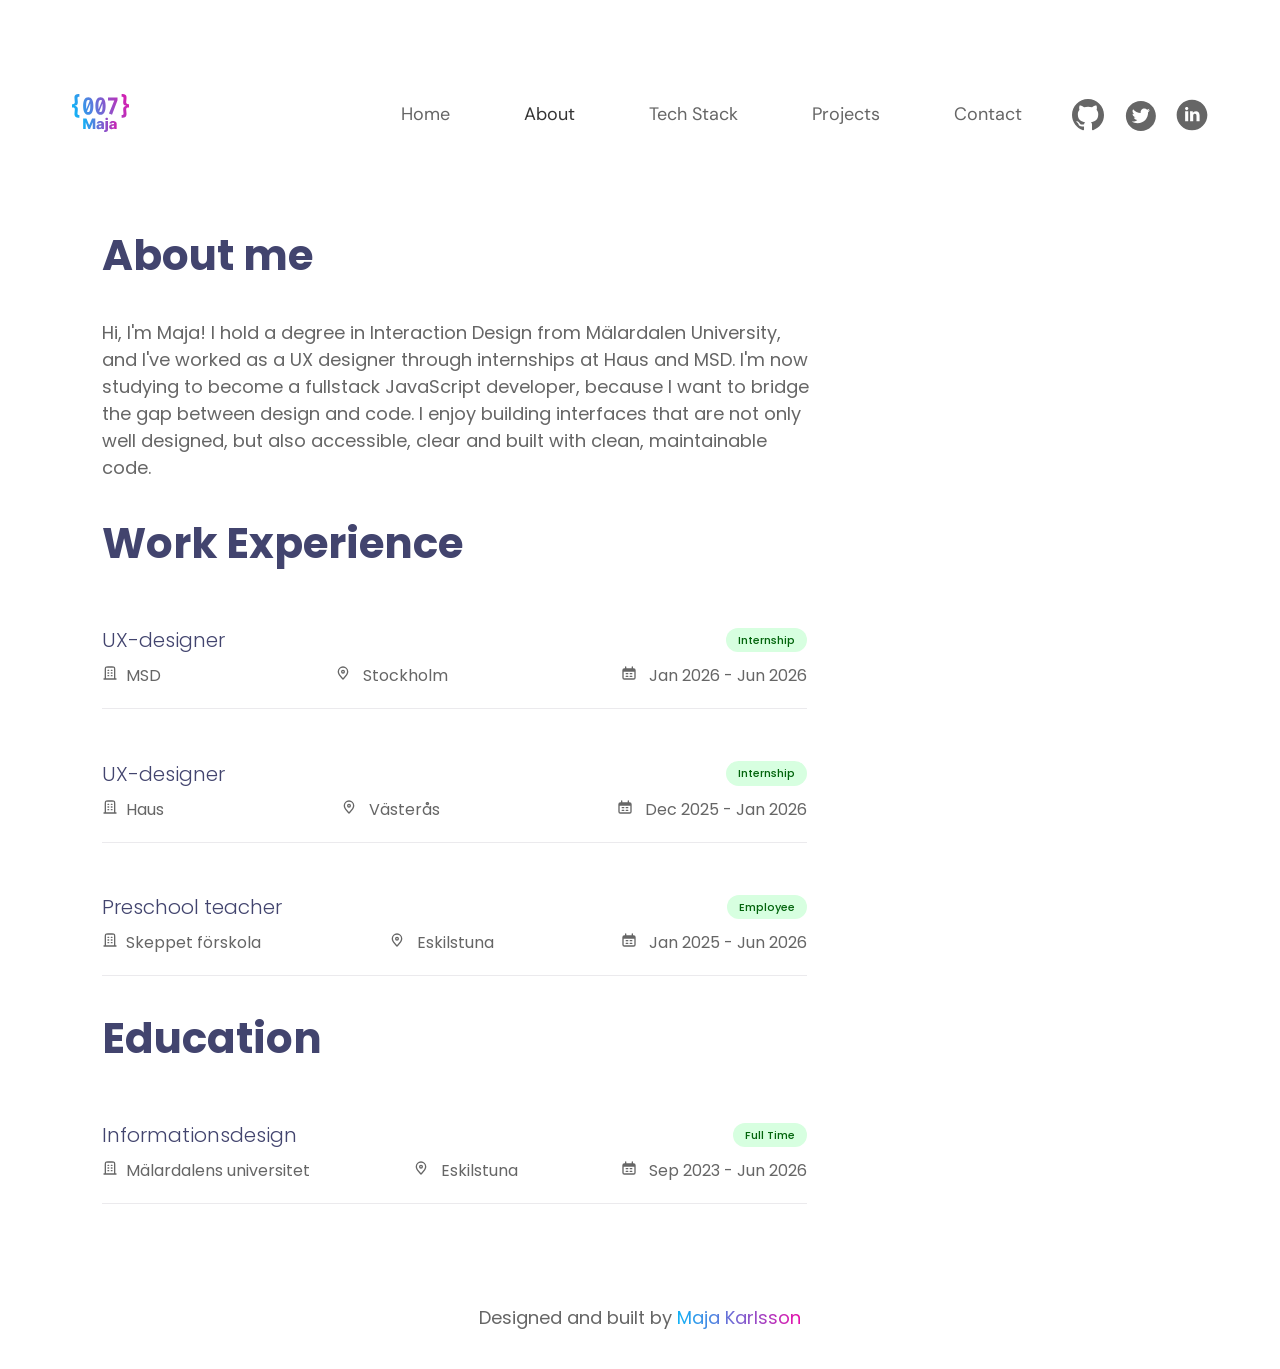
==== commit d353c631: "update about content" ====
--- a/pages/about.html
+++ b/pages/about.html
@@ -90,7 +90,7 @@
     <main>
         <section class="section container about-me">
             <h1>About me</h1>
-        <p>The Generator App is an online tool that helps you to export ready-made templates ready to work as your future website. It helps you to combine slides, panels and other components and export it as a set of static files: HTML/CSS/JS.</p>
+        <p>Hi, I'm Maja! I hold a degree in Interaction Design from Mälardalen University, and I've worked as a UX designer through internships at Haus and MSD. I'm now studying to become a fullstack JavaScript developer, because I want to bridge the gap between design and code. I enjoy building interfaces that are not only well designed, but also accessible, clear and built with clean, maintainable code.</p>
         <h2>Work Experience</h2>
         
         <ul role="list">
@@ -194,13 +194,13 @@
                         <path d="M14 8L15 8" stroke="currentColor" stroke-width="2" stroke-linecap="round" stroke-linejoin="round"/>
                         <path d="M14 12L15 12" stroke="currentColor" stroke-width="2" stroke-linecap="round" stroke-linejoin="round"/>
                         <path d="M14 16L15 16" stroke="currentColor" stroke-width="2" stroke-linecap="round" stroke-linejoin="round"/>
-                        </svg>MSD</span>
-                        <span>
-                            <svg class="icon" aria-hidden="true" viewBox="0 0 24 24" fill="none" xmlns="http://www.w3.org/2000/svg">
-                                <path d="M12 21C15.5 17.4 19 14.1764 19 10.2C19 6.22355 15.866 3 12 3C8.13401 3 5 6.22355 5 10.2C5 14.1764 8.5 17.4 12 21Z" stroke="currentColor" stroke-width="2" stroke-linecap="round" stroke-linejoin="round"/>
-                                <path d="M12 12C13.1046 12 14 11.1046 14 10C14 8.89543 13.1046 8 12 8C10.8954 8 10 8.89543 10 10C10 11.1046 10.8954 12 12 12Z" stroke="currentColor" stroke-width="2" stroke-linecap="round" stroke-linejoin="round"/>
-                                </svg>
-                                Stockholm
+                        </svg>Skeppet förskola</span>
+                        <span>
+                            <svg class="icon" aria-hidden="true" viewBox="0 0 24 24" fill="none" xmlns="http://www.w3.org/2000/svg">
+                                <path d="M12 21C15.5 17.4 19 14.1764 19 10.2C19 6.22355 15.866 3 12 3C8.13401 3 5 6.22355 5 10.2C5 14.1764 8.5 17.4 12 21Z" stroke="currentColor" stroke-width="2" stroke-linecap="round" stroke-linejoin="round"/>
+                                <path d="M12 12C13.1046 12 14 11.1046 14 10C14 8.89543 13.1046 8 12 8C10.8954 8 10 8.89543 10 10C10 11.1046 10.8954 12 12 12Z" stroke="currentColor" stroke-width="2" stroke-linecap="round" stroke-linejoin="round"/>
+                                </svg>
+                                Eskilstuna
                         </span>
                         <span class="date">
                             <svg class="icon" aria-hidden="true" viewBox="0 0 24 24" fill="none" xmlns="http://www.w3.org/2000/svg">
--- a/css/components.css
+++ b/css/components.css
@@ -60,6 +60,10 @@
     a {
         text-decoration: none;
         white-space: nowrap;
+    }
+
+    a[aria-current="page"] {
+        color: var(--color-text-hover);
     }
 }
 
